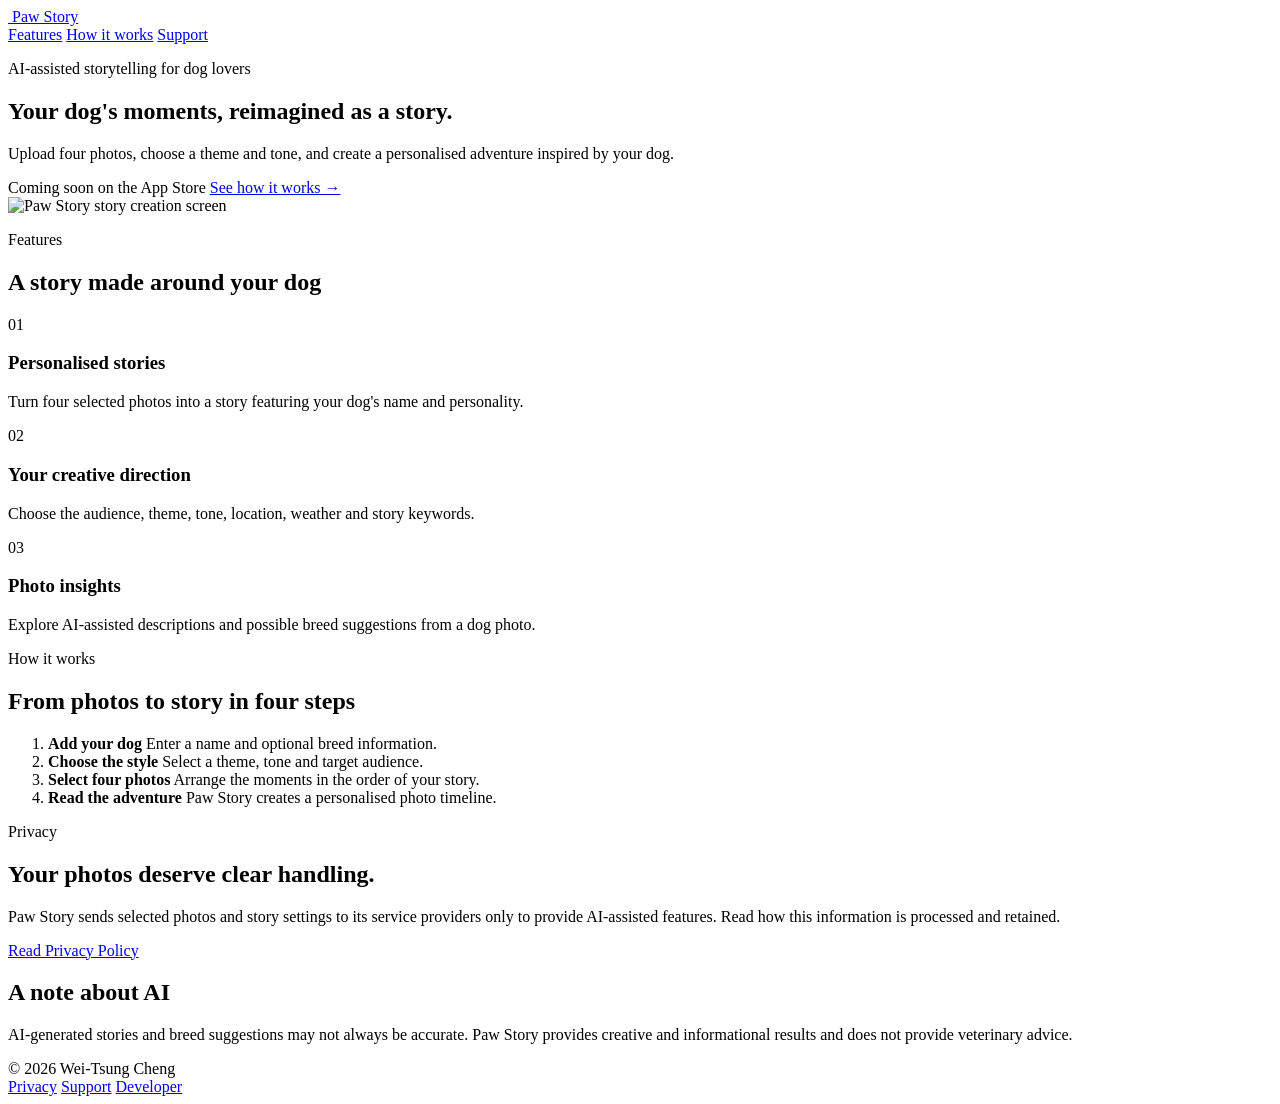
==== paw-story/index.html @ b300c7d0 "feat: add basic paw-story project page" ====
<!DOCTYPE html>
<html lang="en">
<head>
    <meta charset="UTF-8">
    <meta name="viewport" content="width=device-width, initial-scale=1.0">

    <meta
        name="description"
        content="Paw Story transforms your dog's photos into personalised AI-assisted stories."
    >

    <title>Paw Story — Your dog's moments, reimagined</title>
    <link rel="stylesheet" href="style.css">
</head>

<body>
    <header class="site-header">
        <a href="../" class="brand" aria-label="Return to portfolio">
            <img src="images/app-icon.png" alt="">
            <span>Paw Story</span>
        </a>

        <nav aria-label="Main navigation">
            <a href="#features">Features</a>
            <a href="#how-it-works">How it works</a>
            <a href="support/">Support</a>
        </nav>
    </header>

    <main>
        <section class="hero">
            <div class="hero-content">
                <p class="eyebrow">AI-assisted storytelling for dog lovers</p>

                <h1>Your dog's moments, reimagined as a story.</h1>

                <p class="hero-description">
                    Upload four photos, choose a theme and tone, and create
                    a personalised adventure inspired by your dog.
                </p>

                <div class="hero-actions">
                    <span class="store-button">
                        Coming soon on the App Store
                    </span>

                    <a href="#how-it-works" class="text-link">
                        See how it works →
                    </a>
                </div>
            </div>

            <div class="hero-visual">
                <img
                    src="images/story-screen.png"
                    alt="Paw Story story creation screen"
                >
            </div>
        </section>

        <section class="section" id="features">
            <div class="section-heading">
                <p class="eyebrow">Features</p>
                <h2>A story made around your dog</h2>
            </div>

            <div class="feature-grid">
                <article class="feature-card">
                    <span class="feature-number">01</span>
                    <h3>Personalised stories</h3>
                    <p>
                        Turn four selected photos into a story featuring
                        your dog's name and personality.
                    </p>
                </article>

                <article class="feature-card">
                    <span class="feature-number">02</span>
                    <h3>Your creative direction</h3>
                    <p>
                        Choose the audience, theme, tone, location,
                        weather and story keywords.
                    </p>
                </article>

                <article class="feature-card">
                    <span class="feature-number">03</span>
                    <h3>Photo insights</h3>
                    <p>
                        Explore AI-assisted descriptions and possible
                        breed suggestions from a dog photo.
                    </p>
                </article>
            </div>
        </section>

        <section class="section steps-section" id="how-it-works">
            <div class="section-heading">
                <p class="eyebrow">How it works</p>
                <h2>From photos to story in four steps</h2>
            </div>

            <ol class="steps">
                <li>
                    <strong>Add your dog</strong>
                    <span>Enter a name and optional breed information.</span>
                </li>

                <li>
                    <strong>Choose the style</strong>
                    <span>Select a theme, tone and target audience.</span>
                </li>

                <li>
                    <strong>Select four photos</strong>
                    <span>Arrange the moments in the order of your story.</span>
                </li>

                <li>
                    <strong>Read the adventure</strong>
                    <span>Paw Story creates a personalised photo timeline.</span>
                </li>
            </ol>
        </section>

        <section class="section privacy-summary">
            <div>
                <p class="eyebrow">Privacy</p>
                <h2>Your photos deserve clear handling.</h2>

                <p>
                    Paw Story sends selected photos and story settings to
                    its service providers only to provide AI-assisted features.
                    Read how this information is processed and retained.
                </p>
            </div>

            <a href="privacy/" class="outline-button">
                Read Privacy Policy
            </a>
        </section>

        <section class="section disclaimer">
            <h2>A note about AI</h2>

            <p>
                AI-generated stories and breed suggestions may not always be
                accurate. Paw Story provides creative and informational results
                and does not provide veterinary advice.
            </p>
        </section>
    </main>

    <footer>
        <span>© 2026 Wei-Tsung Cheng</span>

        <div>
            <a href="privacy/">Privacy</a>
            <a href="support/">Support</a>
            <a href="../">Developer</a>
        </div>
    </footer>
</body>
</html>
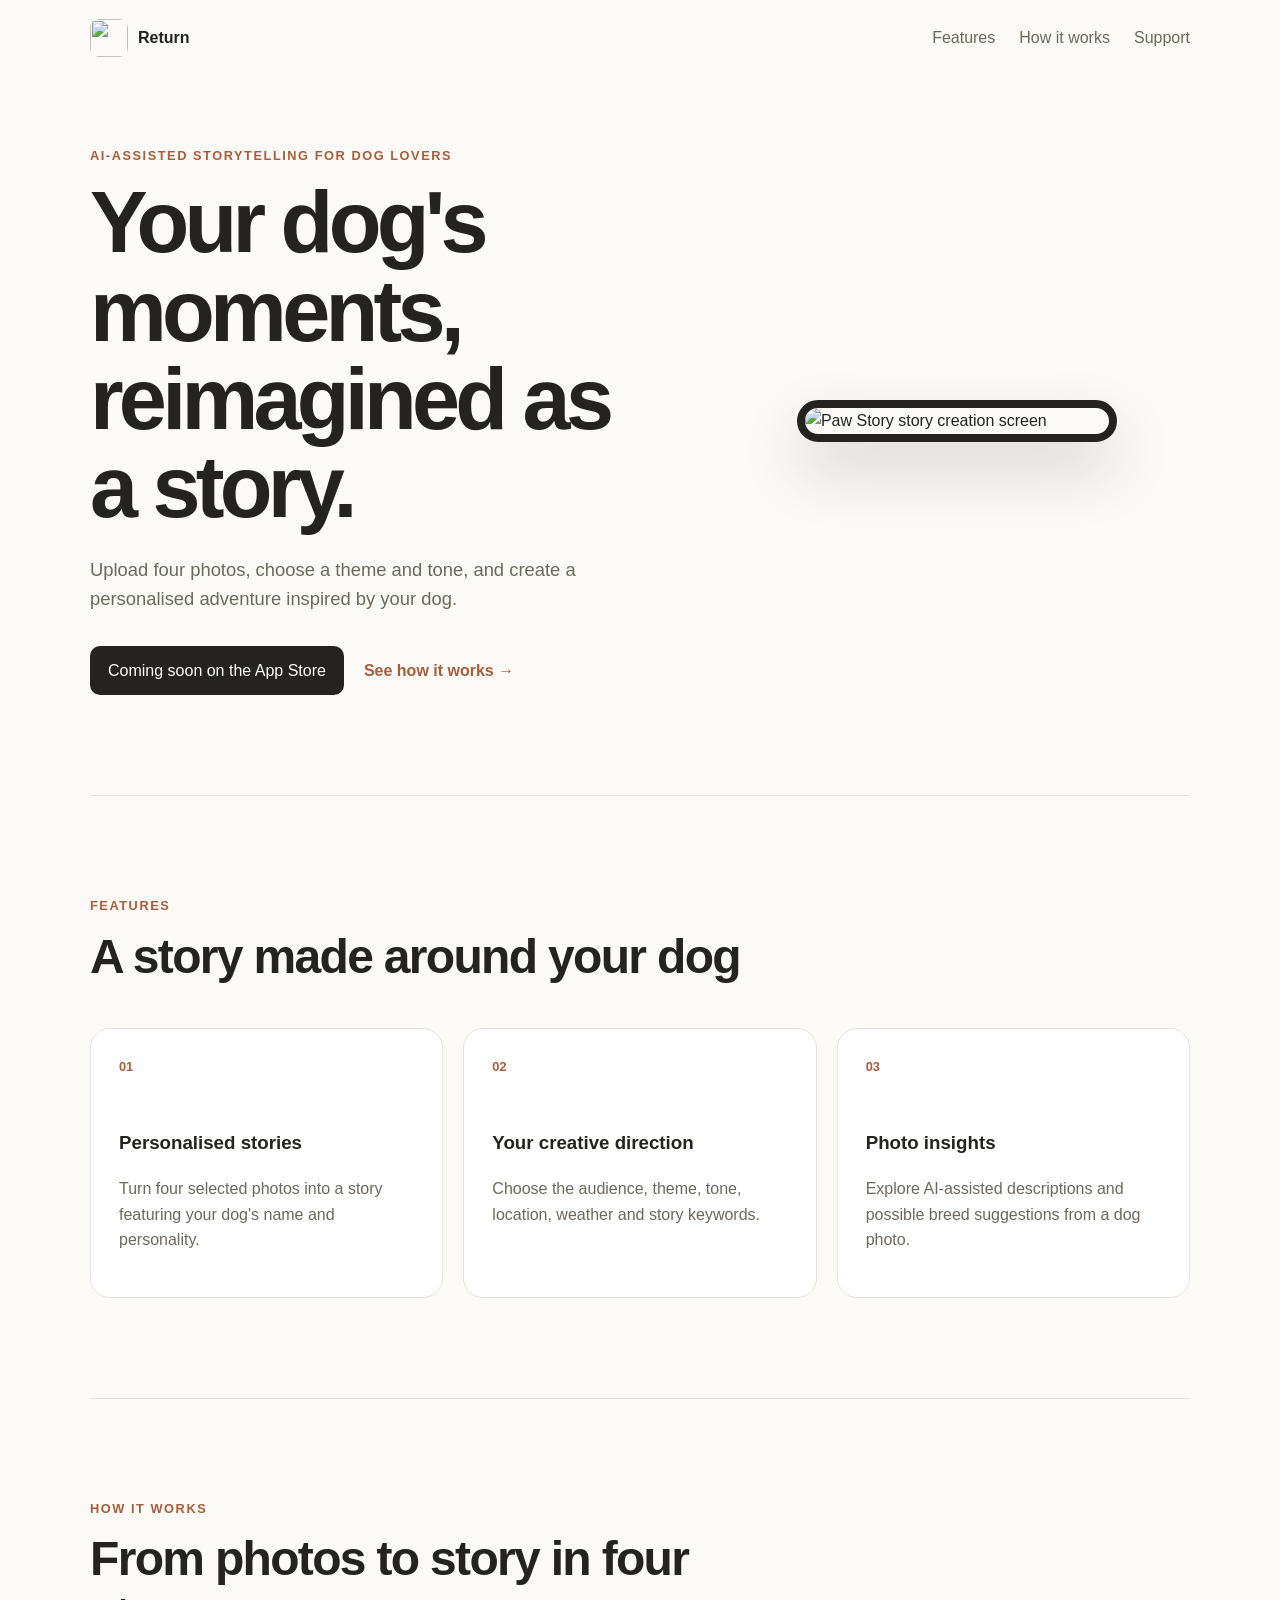
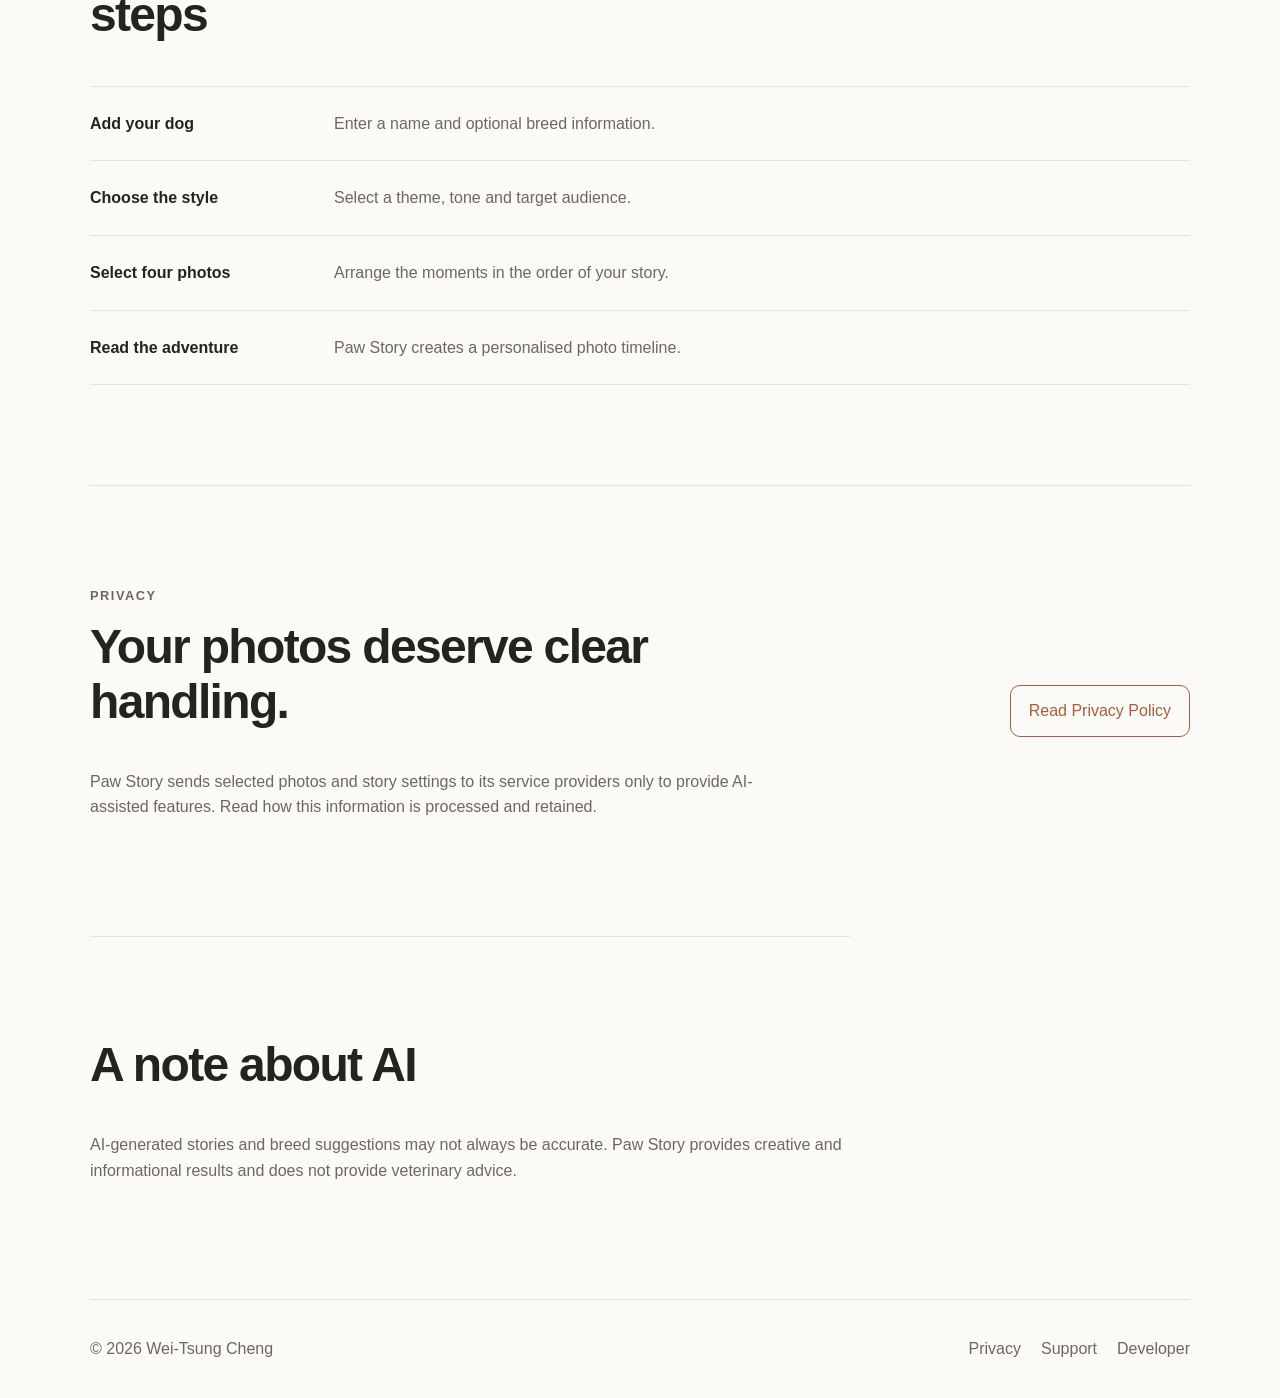
==== commit 5880f04e: "feat: paw story css" ====
--- a/paw-story/index.html
+++ b/paw-story/index.html
@@ -7,8 +7,7 @@
 
     <meta
         name="description"
-        content="Paw Story transforms your dog's photos into personalised AI-assisted stories."
-    >
+        content="Paw Story transforms your dog's photos into personalised AI-assisted stories.">
 
     <title>Paw Story — Your dog's moments, reimagined</title>
     <link rel="stylesheet" href="style.css">
@@ -18,7 +17,7 @@
     <header class="site-header">
         <a href="../" class="brand" aria-label="Return to portfolio">
             <img src="images/app-icon.png" alt="">
-            <span>Paw Story</span>
+            <span>Return</span>
         </a>
 
         <nav aria-label="Main navigation">
--- a/paw-story/style.css
+++ b/paw-story/style.css
@@ -0,0 +1,306 @@
+:root {
+    --background: #fbfaf7;
+    --surface: #ffffff;
+    --text: #25231f;
+    --muted: #6d685f;
+    --accent: #a85d3b;
+    --accent-dark: #814329;
+    --border: #e8e3da;
+    --soft-accent: #f4e8df;
+    --max-width: 1100px;
+}
+
+* {
+    box-sizing: border-box;
+}
+
+html {
+    scroll-behavior: smooth;
+}
+
+body {
+    margin: 0;
+    background: var(--background);
+    color: var(--text);
+    font-family:
+        -apple-system,
+        BlinkMacSystemFont,
+        "Segoe UI",
+        sans-serif;
+    line-height: 1.6;
+}
+
+img {
+    display: block;
+    max-width: 100%;
+}
+
+a {
+    color: inherit;
+}
+
+.site-header,
+main,
+footer {
+    width: min(calc(100% - 40px), var(--max-width));
+    margin-inline: auto;
+}
+
+.site-header {
+    min-height: 76px;
+    display: flex;
+    align-items: center;
+    justify-content: space-between;
+    gap: 24px;
+}
+
+.brand {
+    display: flex;
+    align-items: center;
+    gap: 10px;
+    color: var(--text);
+    font-weight: 700;
+    text-decoration: none;
+}
+
+.brand img {
+    width: 38px;
+    height: 38px;
+    border-radius: 9px;
+}
+
+nav {
+    display: flex;
+    flex-wrap: wrap;
+    gap: 24px;
+}
+
+nav a,
+footer a {
+    color: var(--muted);
+    text-decoration: none;
+}
+
+nav a:hover,
+footer a:hover,
+.text-link:hover {
+    color: var(--accent);
+}
+
+.hero {
+    min-height: 650px;
+    display: grid;
+    grid-template-columns: 1.1fr 0.9fr;
+    align-items: center;
+    gap: 64px;
+    padding: 70px 0 100px;
+}
+
+.eyebrow {
+    margin: 0 0 12px;
+    color: var(--accent);
+    font-size: 0.8rem;
+    font-weight: 700;
+    letter-spacing: 0.12em;
+    text-transform: uppercase;
+}
+
+h1,
+h2,
+h3,
+p {
+    margin-top: 0;
+}
+
+h1 {
+    max-width: 720px;
+    margin-bottom: 24px;
+    font-size: clamp(2.8rem, 7vw, 5.4rem);
+    line-height: 1.02;
+    letter-spacing: -0.055em;
+}
+
+h2 {
+    font-size: clamp(2rem, 4vw, 3rem);
+    line-height: 1.15;
+    letter-spacing: -0.035em;
+}
+
+.hero-description {
+    max-width: 590px;
+    color: var(--muted);
+    font-size: 1.15rem;
+}
+
+.hero-actions {
+    display: flex;
+    flex-wrap: wrap;
+    align-items: center;
+    gap: 20px;
+    margin-top: 32px;
+}
+
+.store-button,
+.outline-button {
+    display: inline-block;
+    border-radius: 10px;
+    padding: 12px 18px;
+    text-decoration: none;
+}
+
+.store-button {
+    background: var(--text);
+    color: white;
+}
+
+.outline-button {
+    border: 1px solid var(--accent);
+    color: var(--accent);
+    white-space: nowrap;
+}
+
+.outline-button:hover {
+    background: var(--accent);
+    color: white;
+}
+
+.text-link {
+    color: var(--accent);
+    font-weight: 600;
+    text-decoration: none;
+}
+
+.hero-visual {
+    display: flex;
+    justify-content: center;
+}
+
+.hero-visual img {
+    width: min(100%, 320px);
+    border: 8px solid var(--text);
+    border-radius: 38px;
+    box-shadow: 0 28px 60px rgb(57 42 31 / 18%);
+}
+
+.section {
+    padding: 100px 0;
+    border-top: 1px solid var(--border);
+}
+
+.section-heading {
+    max-width: 680px;
+    margin-bottom: 44px;
+}
+
+.feature-grid {
+    display: grid;
+    grid-template-columns: repeat(3, 1fr);
+    gap: 20px;
+}
+
+.feature-card {
+    min-height: 250px;
+    padding: 28px;
+    background: var(--surface);
+    border: 1px solid var(--border);
+    border-radius: 20px;
+}
+
+.feature-card p,
+.steps span,
+.privacy-summary p,
+.disclaimer p {
+    color: var(--muted);
+}
+
+.feature-number {
+    display: block;
+    margin-bottom: 50px;
+    color: var(--accent);
+    font-size: 0.8rem;
+    font-weight: 700;
+}
+
+.steps {
+    margin: 0;
+    padding: 0;
+    list-style: none;
+    border-top: 1px solid var(--border);
+}
+
+.steps li {
+    display: grid;
+    grid-template-columns: 220px 1fr;
+    gap: 24px;
+    padding: 24px 0;
+    border-bottom: 1px solid var(--border);
+}
+
+.privacy-summary {
+    display: flex;
+    align-items: center;
+    justify-content: space-between;
+    gap: 48px;
+}
+
+.privacy-summary div {
+    max-width: 700px;
+}
+
+.disclaimer {
+    max-width: 760px;
+}
+
+footer {
+    display: flex;
+    justify-content: space-between;
+    gap: 24px;
+    padding: 36px 0;
+    color: var(--muted);
+    border-top: 1px solid var(--border);
+}
+
+footer div {
+    display: flex;
+    flex-wrap: wrap;
+    gap: 20px;
+}
+
+@media (max-width: 760px) {
+    .site-header {
+        align-items: flex-start;
+        flex-direction: column;
+        padding: 18px 0;
+    }
+
+    nav {
+        gap: 16px;
+        font-size: 0.9rem;
+    }
+
+    .hero {
+        min-height: auto;
+        grid-template-columns: 1fr;
+        gap: 50px;
+        padding: 70px 0;
+    }
+
+    .feature-grid {
+        grid-template-columns: 1fr;
+    }
+
+    .steps li {
+        grid-template-columns: 1fr;
+        gap: 4px;
+    }
+
+    .privacy-summary,
+    footer {
+        align-items: flex-start;
+        flex-direction: column;
+    }
+
+    .section {
+        padding: 70px 0;
+    }
+}
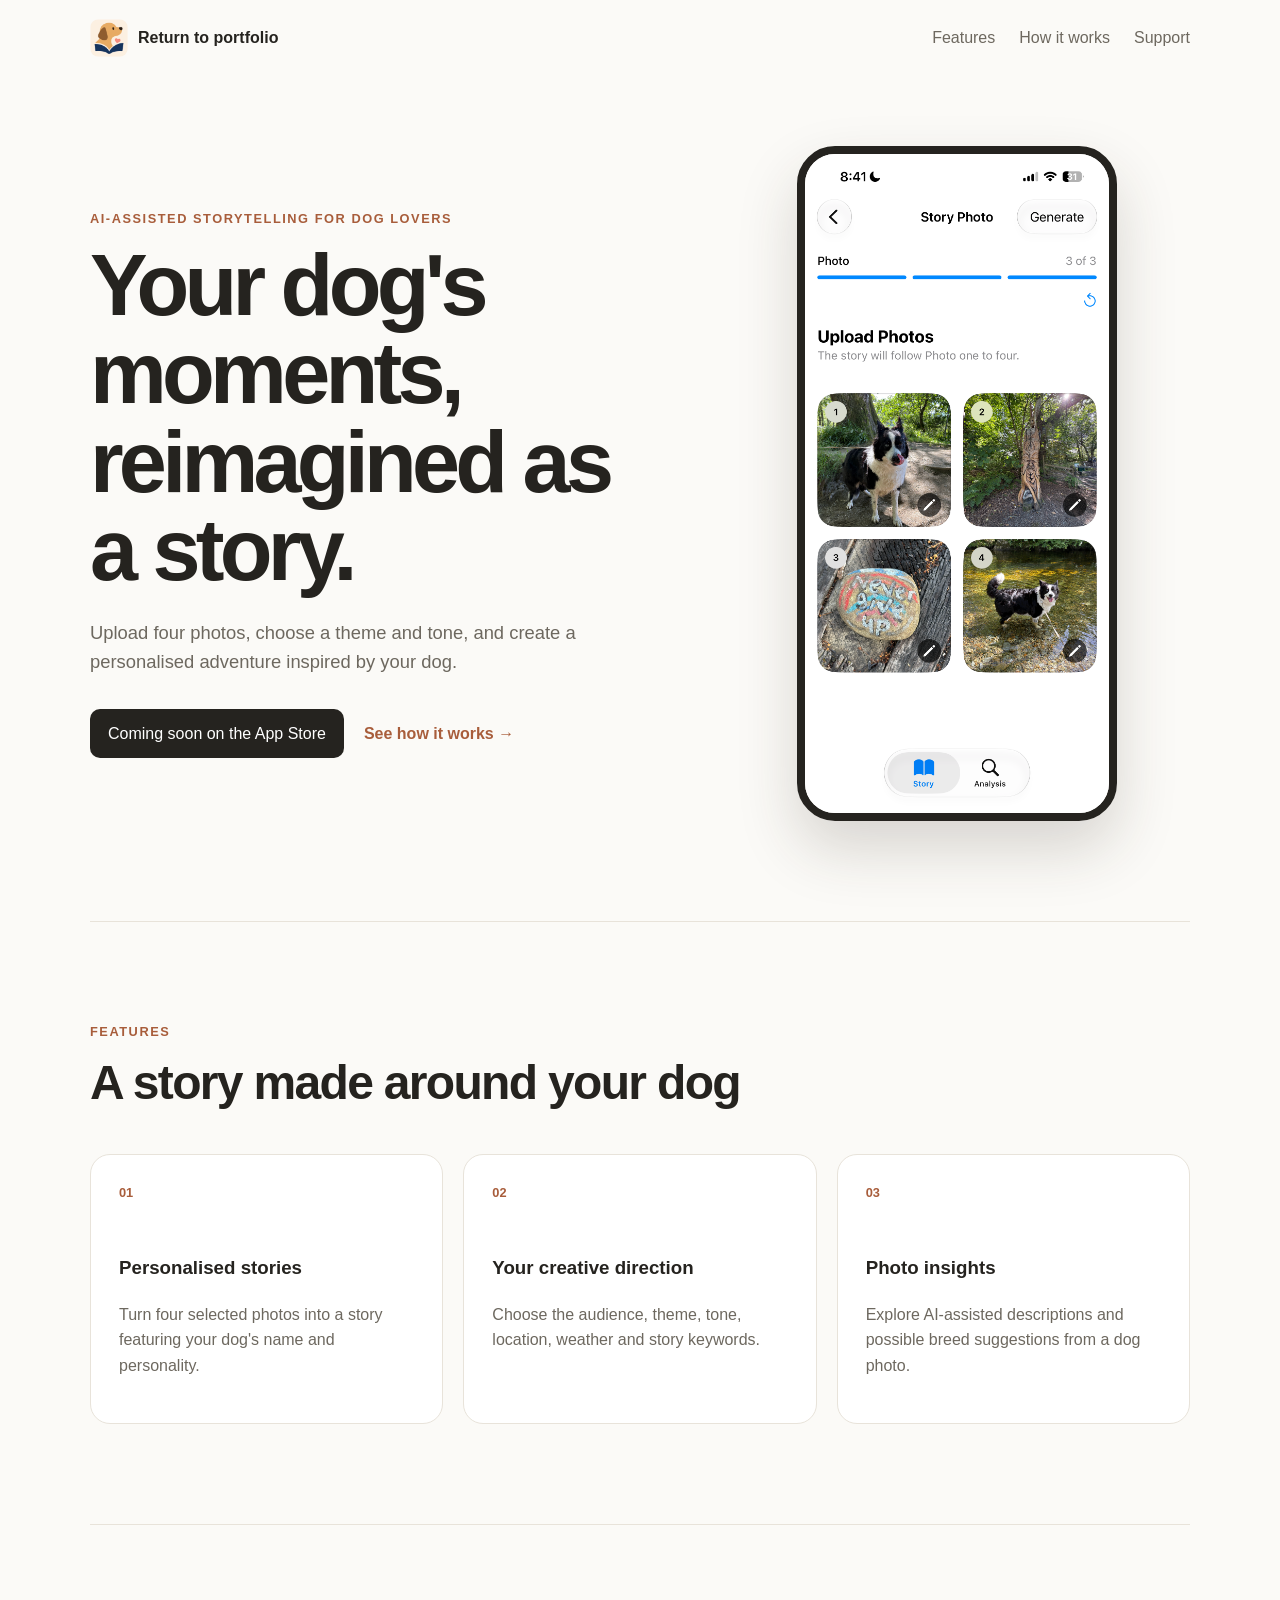
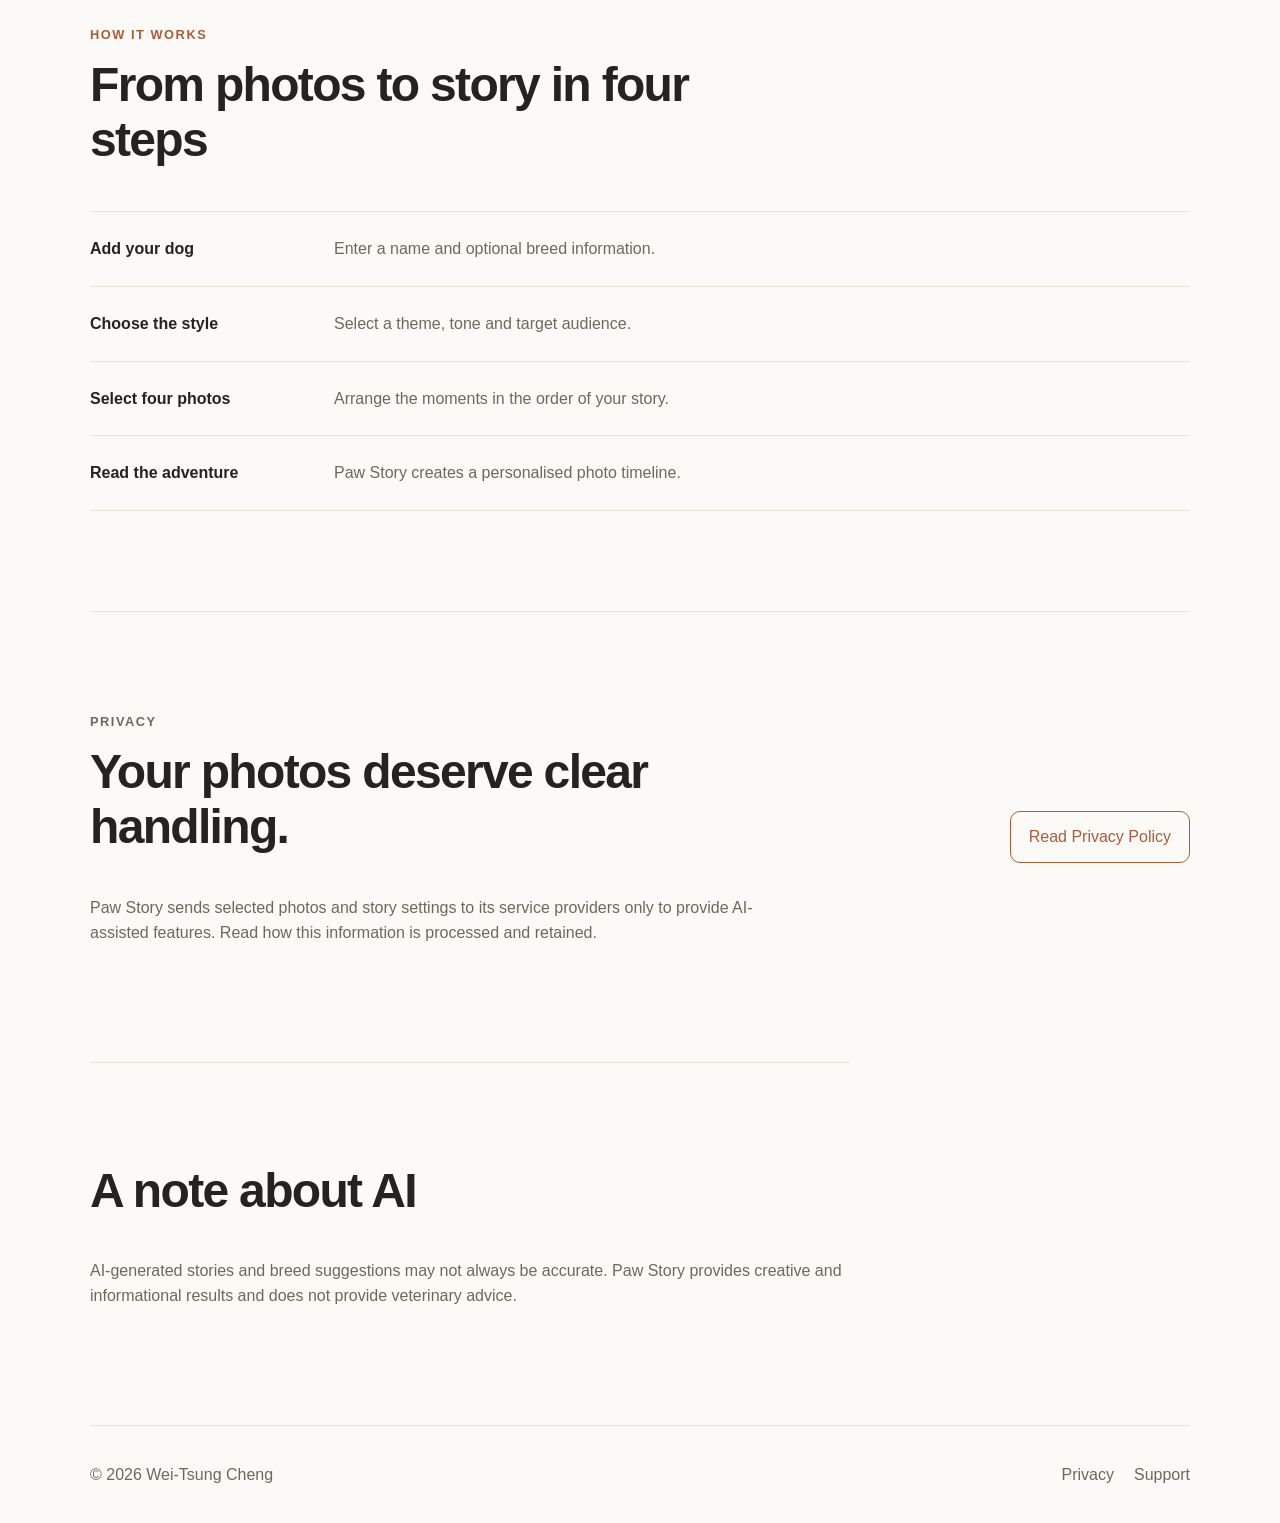
==== commit 26675f61: "feat: update photos" ====
--- a/paw-story/index.html
+++ b/paw-story/index.html
@@ -17,7 +17,7 @@
     <header class="site-header">
         <a href="../" class="brand" aria-label="Return to portfolio">
             <img src="images/app-icon.png" alt="">
-            <span>Return</span>
+            <span>Return to portfolio</span>
         </a>
 
         <nav aria-label="Main navigation">
@@ -157,7 +157,6 @@
         <div>
             <a href="privacy/">Privacy</a>
             <a href="support/">Support</a>
-            <a href="../">Developer</a>
         </div>
     </footer>
 </body>
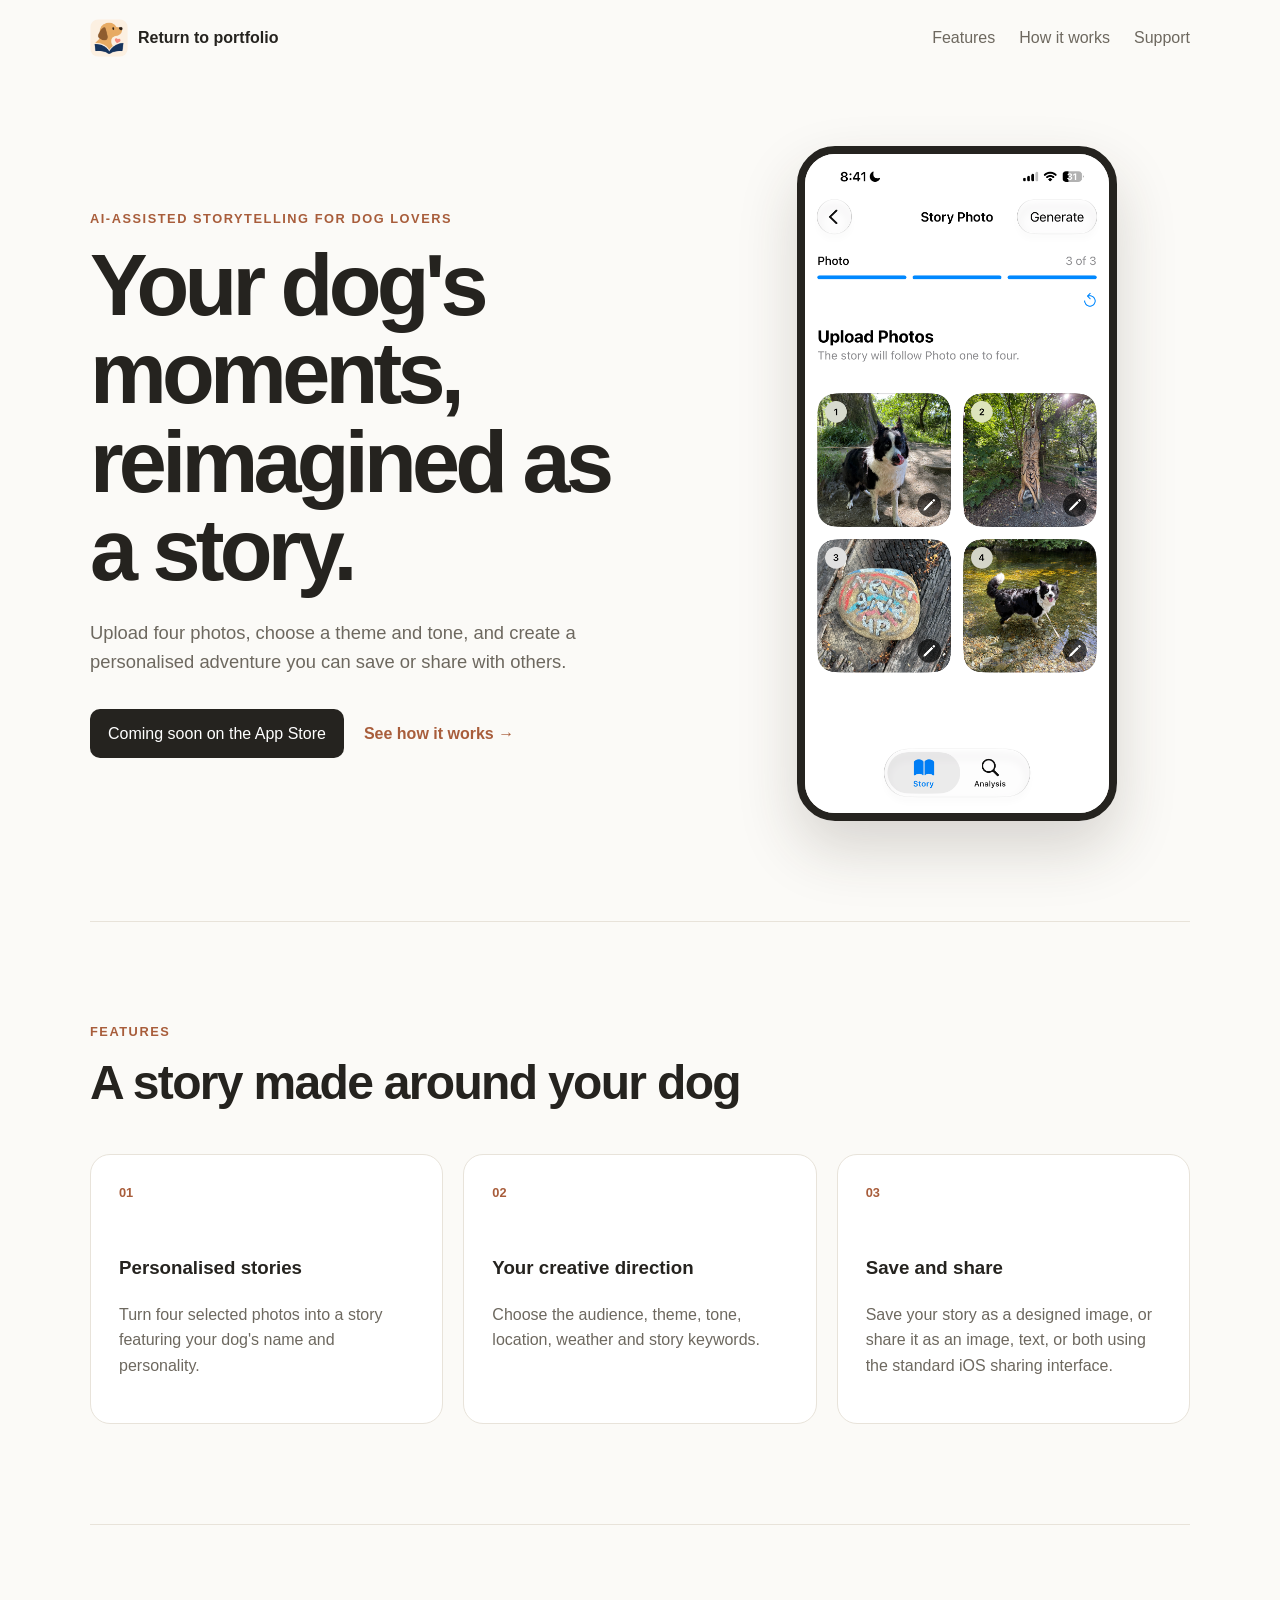
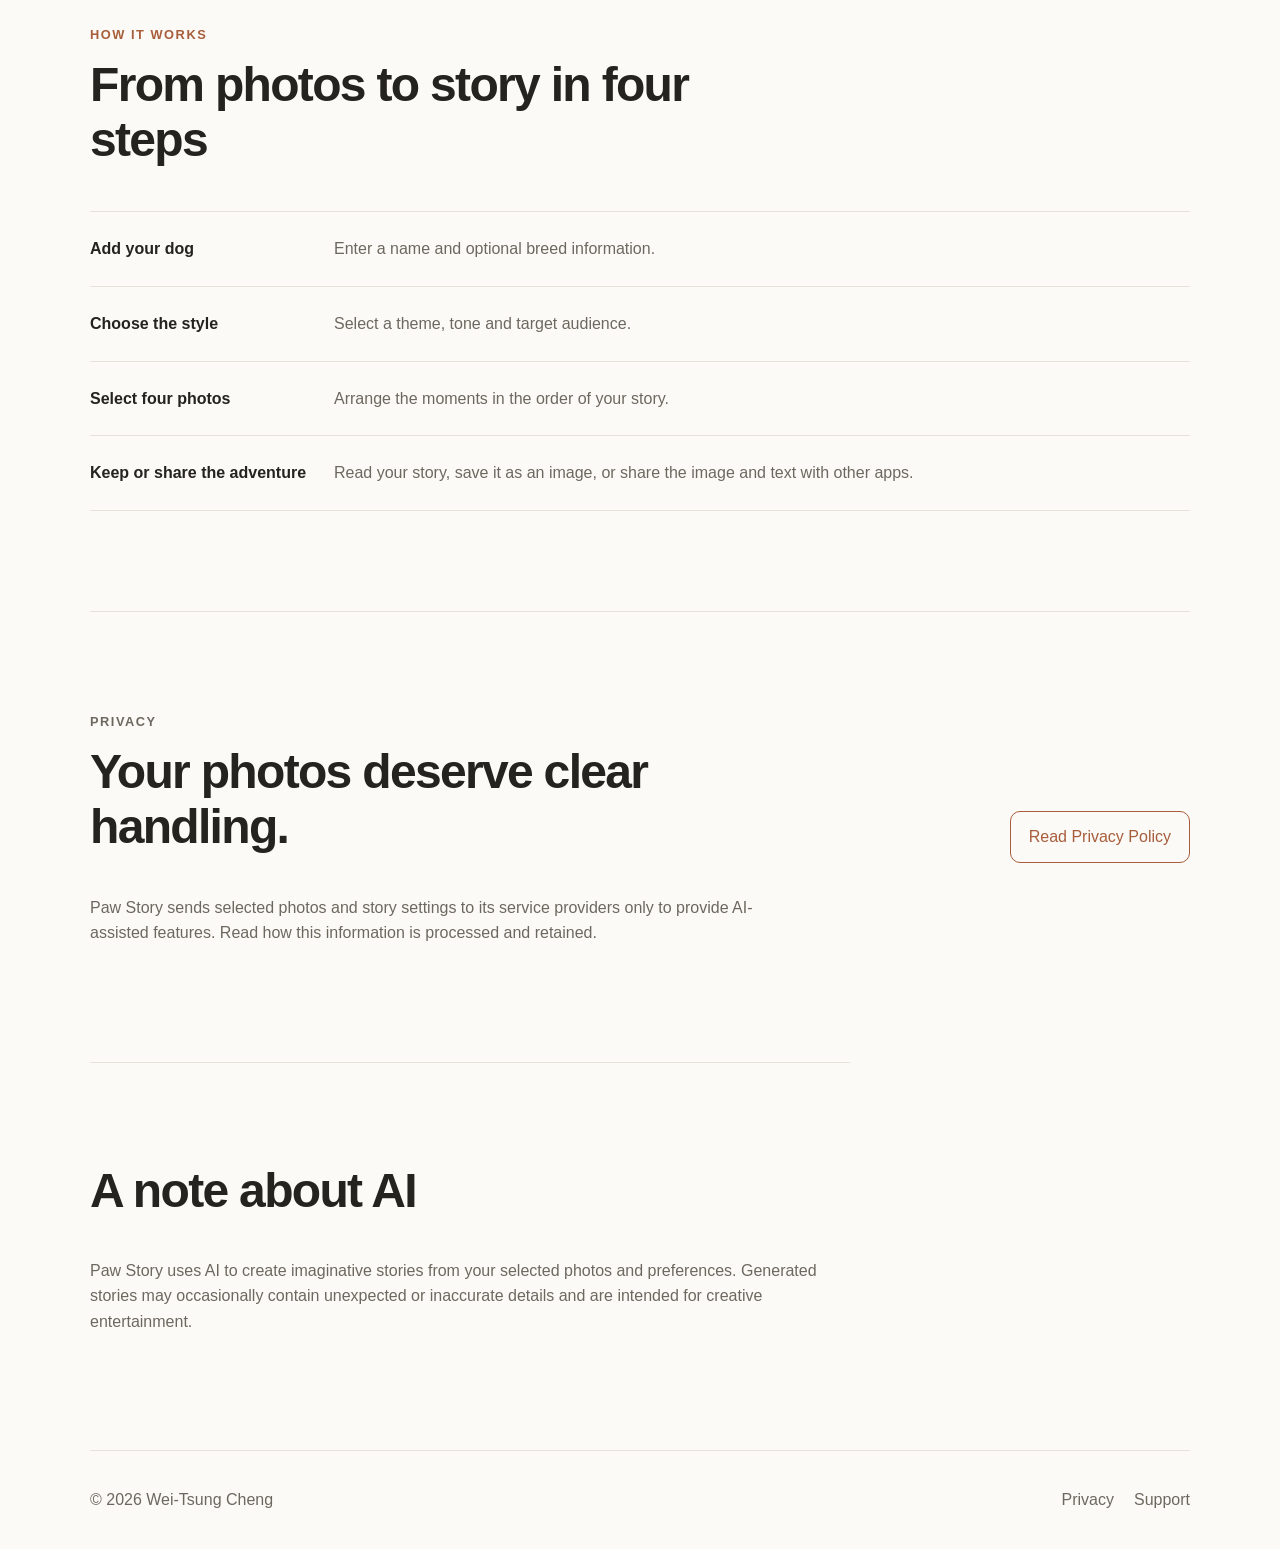
==== commit ae51f431: "doc: update paw story info" ====
--- a/paw-story/index.html
+++ b/paw-story/index.html
@@ -7,7 +7,7 @@
 
     <meta
         name="description"
-        content="Paw Story transforms your dog's photos into personalised AI-assisted stories.">
+        content="Paw Story transforms your dog's photos into personalised AI-assisted stories you can save and share.">
 
     <title>Paw Story — Your dog's moments, reimagined</title>
     <link rel="stylesheet" href="style.css">
@@ -35,8 +35,8 @@
                 <h1>Your dog's moments, reimagined as a story.</h1>
 
                 <p class="hero-description">
-                    Upload four photos, choose a theme and tone, and create
-                    a personalised adventure inspired by your dog.
+                    Upload four photos, choose a theme and tone, and create a
+                    personalised adventure you can save or share with others.
                 </p>
 
                 <div class="hero-actions">
@@ -85,10 +85,12 @@
 
                 <article class="feature-card">
                     <span class="feature-number">03</span>
-                    <h3>Photo insights</h3>
+
+                    <h3>Save and share</h3>
+
                     <p>
-                        Explore AI-assisted descriptions and possible
-                        breed suggestions from a dog photo.
+                        Save your story as a designed image, or share it as an image,
+                        text, or both using the standard iOS sharing interface.
                     </p>
                 </article>
             </div>
@@ -117,8 +119,12 @@
                 </li>
 
                 <li>
-                    <strong>Read the adventure</strong>
-                    <span>Paw Story creates a personalised photo timeline.</span>
+                    <strong>Keep or share the adventure</strong>
+
+                    <span>
+                        Read your story, save it as an image, or share the image
+                        and text with other apps.
+                    </span>
                 </li>
             </ol>
         </section>
@@ -144,9 +150,10 @@
             <h2>A note about AI</h2>
 
             <p>
-                AI-generated stories and breed suggestions may not always be
-                accurate. Paw Story provides creative and informational results
-                and does not provide veterinary advice.
+                Paw Story uses AI to create imaginative stories from your
+                selected photos and preferences. Generated stories may
+                occasionally contain unexpected or inaccurate details and
+                are intended for creative entertainment.
             </p>
         </section>
     </main>
--- a/paw-story/style.css
+++ b/paw-story/style.css
@@ -303,4 +303,124 @@
     .section {
         padding: 70px 0;
     }
+}
+
+.legal-page {
+    max-width: 760px;
+    min-height: 75vh;
+}
+
+.legal-page h1 {
+    font-size: clamp(2.8rem, 7vw, 4.5rem);
+}
+
+.legal-page h2 {
+    margin-top: 48px;
+    font-size: 1.5rem;
+}
+
+.legal-page p,
+.legal-page li {
+    color: var(--muted);
+}
+
+.support-hero {
+    max-width: 760px;
+    min-height: 460px;
+    display: flex;
+    flex-direction: column;
+    align-items: flex-start;
+    justify-content: center;
+    padding: 70px 0;
+}
+
+.support-hero h1 {
+    margin-bottom: 20px;
+}
+
+.support-hero > p:not(.eyebrow) {
+    max-width: 620px;
+    color: var(--muted);
+    font-size: 1.1rem;
+}
+
+.faq-list {
+    border-top: 1px solid var(--border);
+}
+
+.faq-list details {
+    border-bottom: 1px solid var(--border);
+}
+
+.faq-list summary {
+    padding: 24px 0;
+    cursor: pointer;
+    font-size: 1.05rem;
+    font-weight: 600;
+}
+
+.faq-list summary:hover {
+    color: var(--accent);
+}
+
+.faq-list details p {
+    max-width: 760px;
+    padding: 0 0 24px;
+    color: var(--muted);
+}
+
+.contact-section {
+    display: grid;
+    grid-template-columns: 1fr 360px;
+    gap: 64px;
+}
+
+.contact-card {
+    padding: 28px;
+    background: var(--surface);
+    border: 1px solid var(--border);
+    border-radius: 20px;
+}
+
+.contact-card a {
+    color: var(--accent);
+    overflow-wrap: anywhere;
+}
+
+.contact-card p {
+    margin-top: 20px;
+    color: var(--muted);
+}
+
+.app-information dl {
+    max-width: 700px;
+    margin: 0;
+}
+
+.app-information dl div {
+    display: grid;
+    grid-template-columns: 180px 1fr;
+    padding: 16px 0;
+    border-bottom: 1px solid var(--border);
+}
+
+.app-information dt {
+    font-weight: 600;
+}
+
+.app-information dd {
+    margin: 0;
+    color: var(--muted);
+}
+
+@media (max-width: 760px) {
+    .contact-section {
+        grid-template-columns: 1fr;
+        gap: 32px;
+    }
+
+    .app-information dl div {
+        grid-template-columns: 1fr;
+        gap: 4px;
+    }
 }
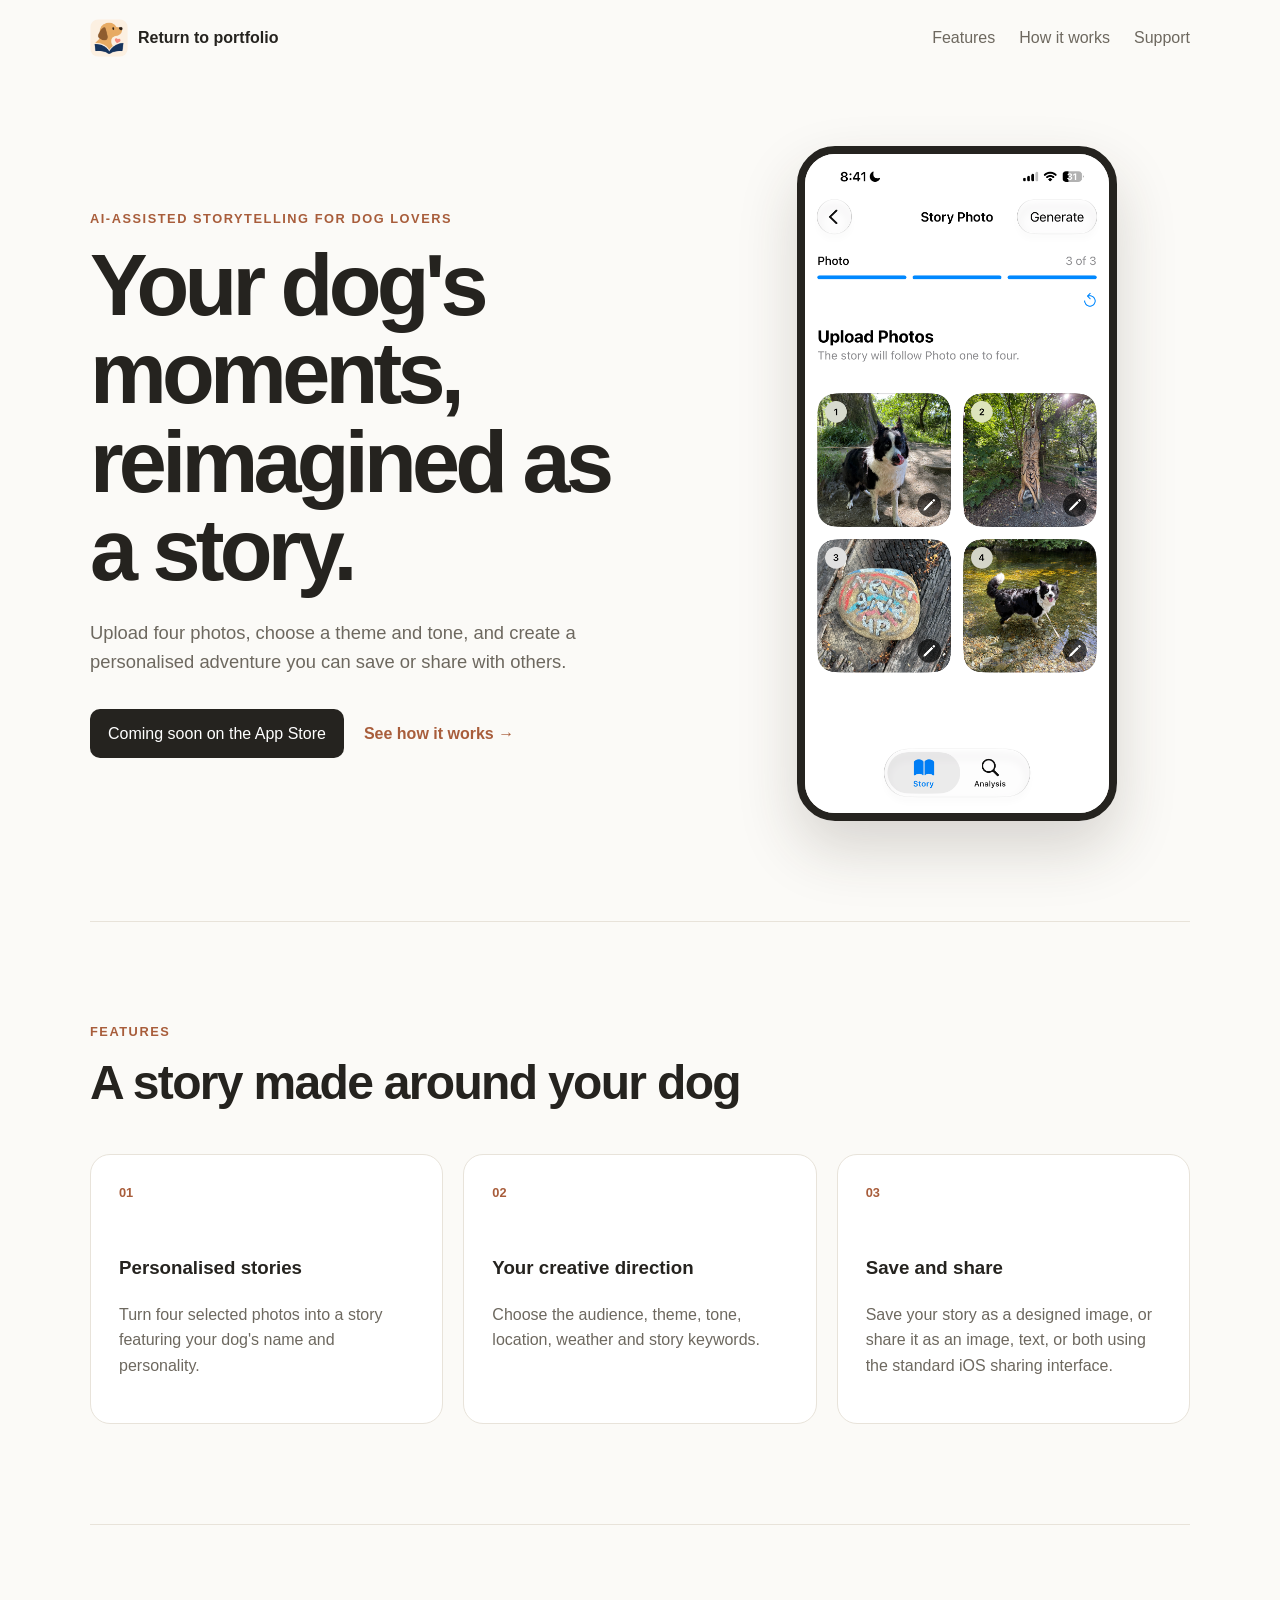
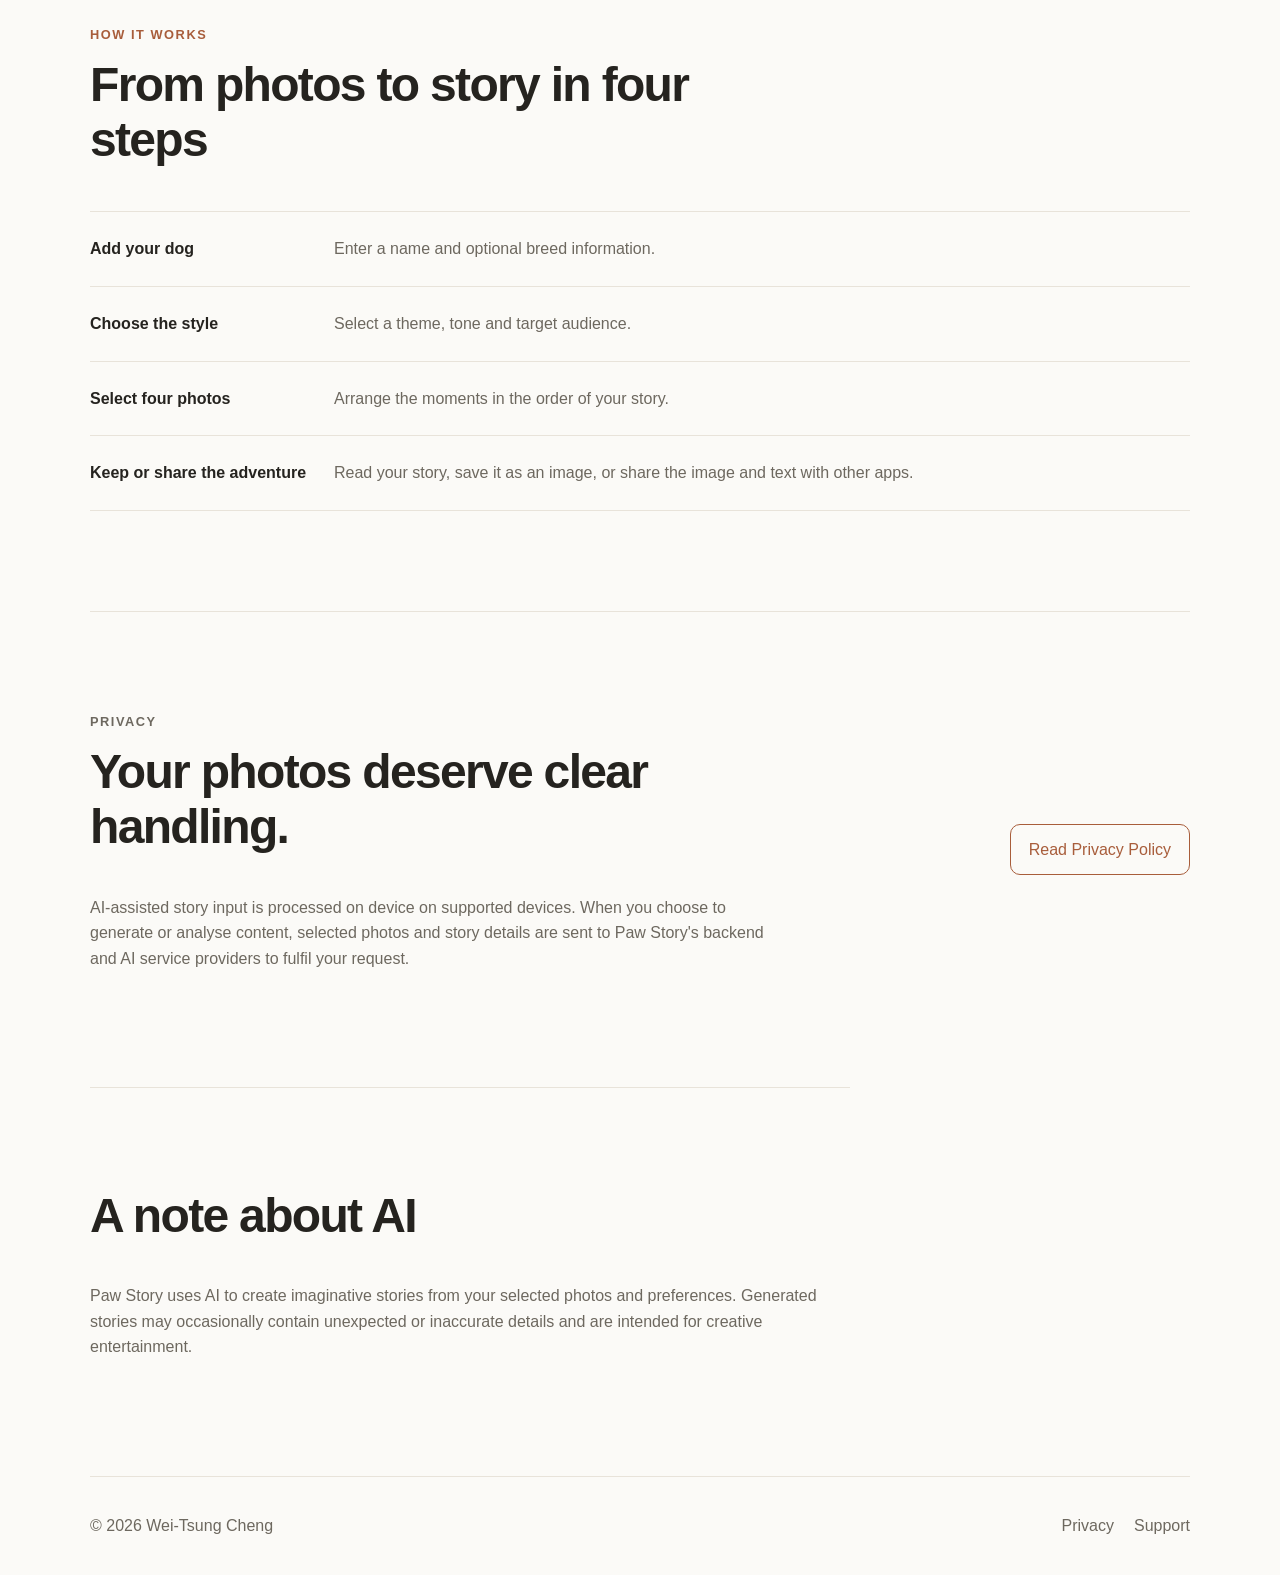
==== commit 82e37485: "doc: update privacy and support" ====
--- a/paw-story/index.html
+++ b/paw-story/index.html
@@ -135,9 +135,10 @@
                 <h2>Your photos deserve clear handling.</h2>
 
                 <p>
-                    Paw Story sends selected photos and story settings to
-                    its service providers only to provide AI-assisted features.
-                    Read how this information is processed and retained.
+                    AI-assisted story input is processed on device on supported devices.
+                    When you choose to generate or analyse content, selected photos and
+                    story details are sent to Paw Story's backend and AI service providers
+                    to fulfil your request.
                 </p>
             </div>
 
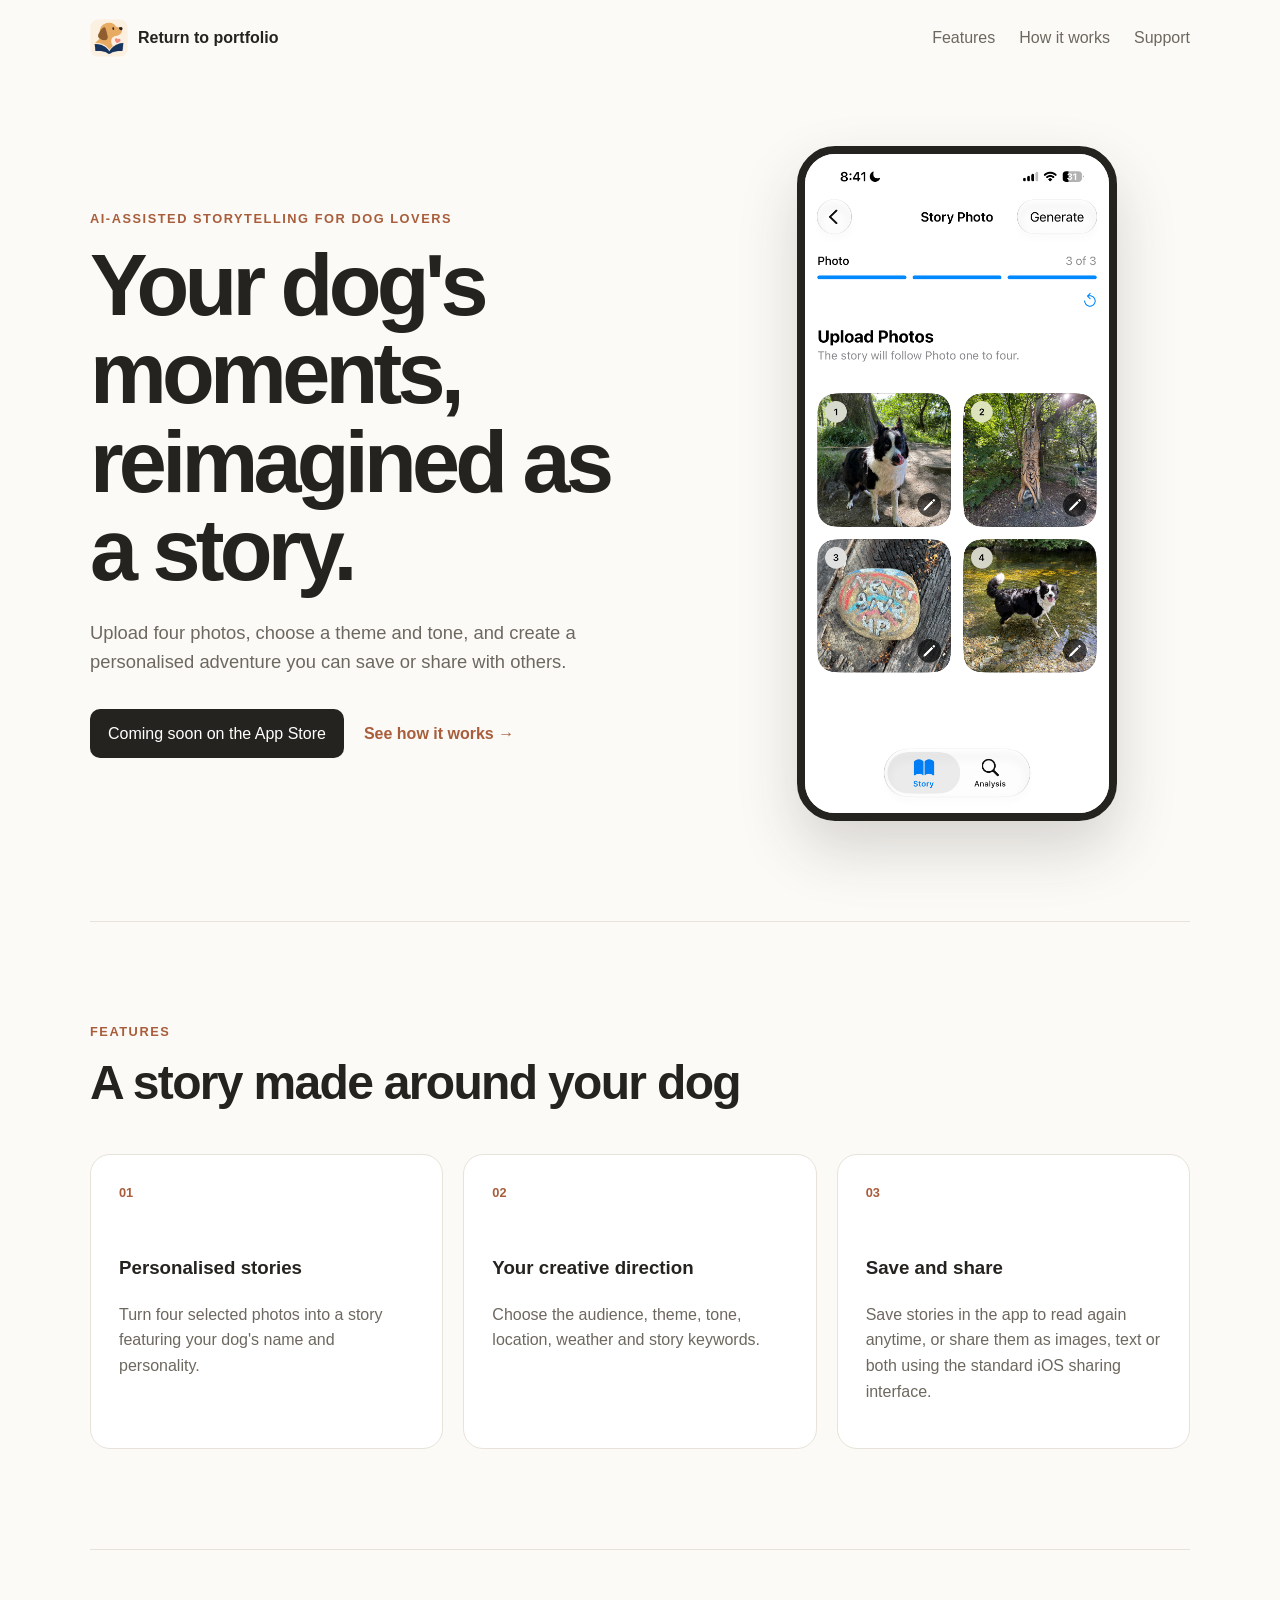
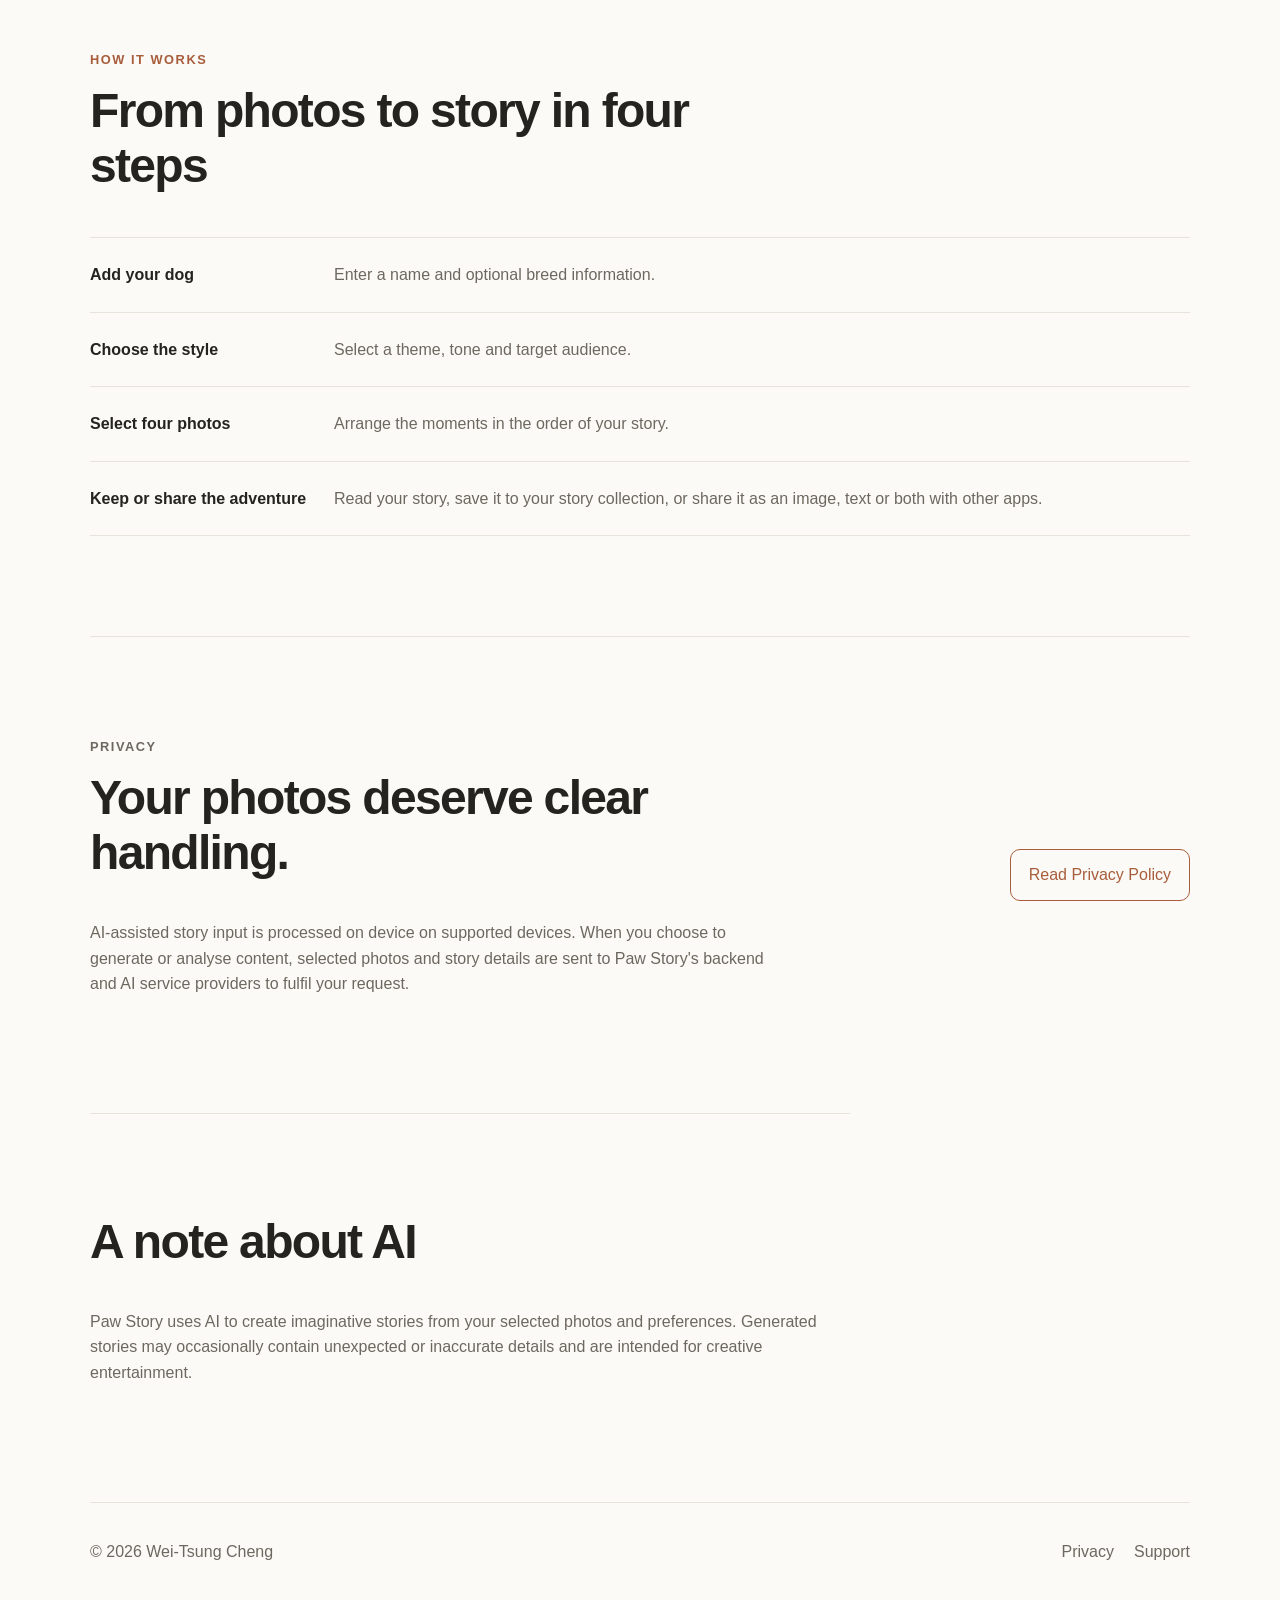
==== commit 54b41992: "feat: update content" ====
--- a/paw-story/index.html
+++ b/paw-story/index.html
@@ -89,8 +89,8 @@
                     <h3>Save and share</h3>
 
                     <p>
-                        Save your story as a designed image, or share it as an image,
-                        text, or both using the standard iOS sharing interface.
+                        Save stories in the app to read again anytime, or share them
+                        as images, text or both using the standard iOS sharing interface.
                     </p>
                 </article>
             </div>
@@ -122,8 +122,8 @@
                     <strong>Keep or share the adventure</strong>
 
                     <span>
-                        Read your story, save it as an image, or share the image
-                        and text with other apps.
+                        Read your story, save it to your story collection,
+                        or share it as an image, text or both with other apps.
                     </span>
                 </li>
             </ol>
